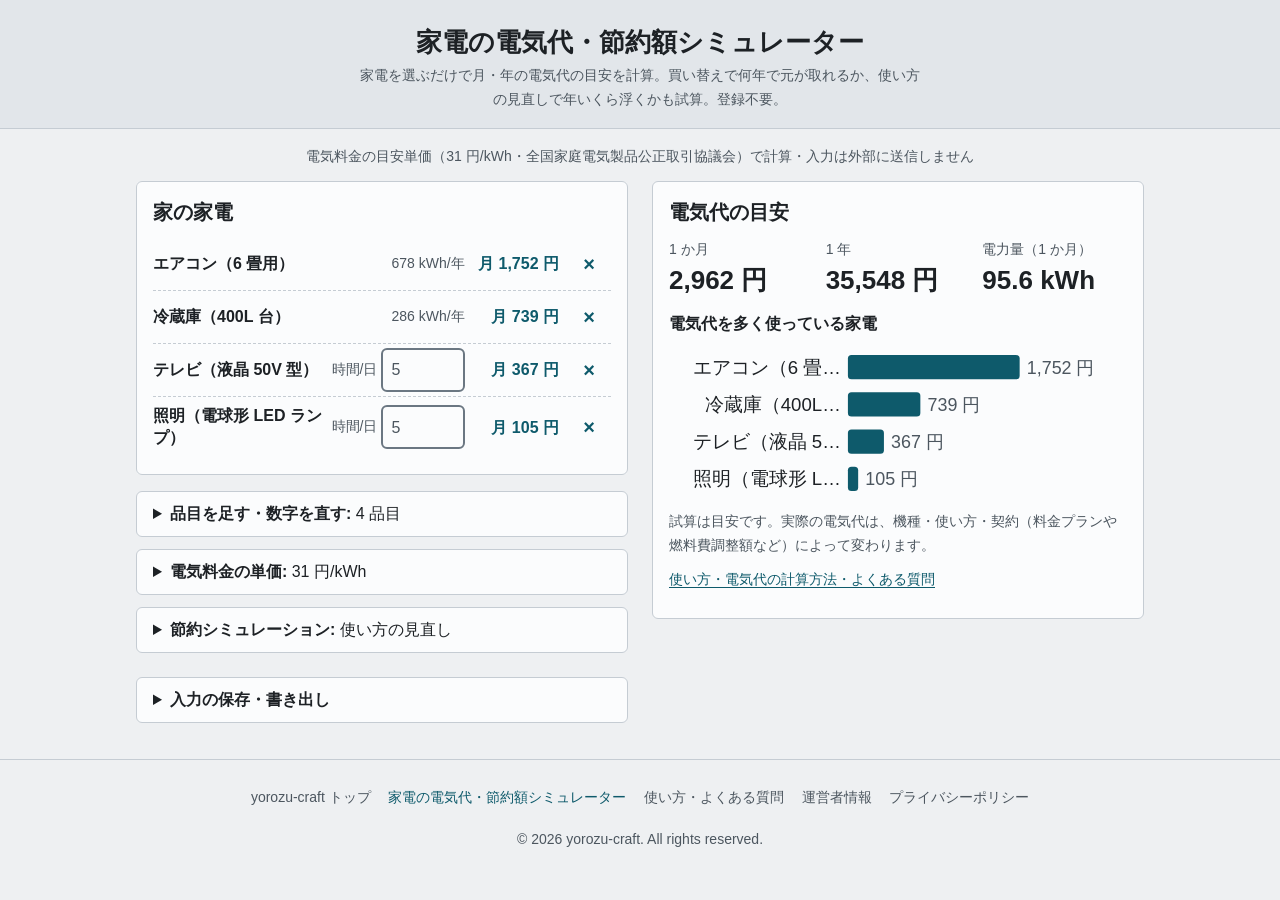
==== index.html @ 70586e34 "K192 段 3 の 4: 家電の電気代を v2 の皮に載せ替え（v1 の持ち込み・色・影・角をトークンに、PC は入力を左・結果を右の 2 列、固定バーを .fixed-bar 上端に、.btn-s" ====
<!DOCTYPE html>
<html lang="ja">
<head>
  <meta charset="UTF-8">
  <meta name="viewport" content="width=device-width, initial-scale=1.0">
  <title>家電の電気代・節約額シミュレーター｜yorozu-craft</title>
  <meta name="description" content="家電を選ぶだけで月・年の電気代の目安を計算。買い替えで何年で元が取れるか、使い方の見直しで年いくら浮くかも試算。登録不要。">
  <meta name="robots" content="index, follow">
  <link rel="canonical" href="https://yorozu-craft.com/denki-dai/">

  <meta property="og:title" content="家電の電気代・節約額シミュレーター｜yorozu-craft">
  <meta property="og:description" content="家電を選ぶだけで月・年の電気代の目安を計算。買い替えで何年で元が取れるか、使い方の見直しで年いくら浮くかも試算。登録不要。">
  <meta property="og:type" content="website">
  <meta property="og:url" content="https://yorozu-craft.com/denki-dai/">
  <meta property="og:site_name" content="yorozu-craft">
  <meta property="og:locale" content="ja_JP">
  <meta property="og:image" content="https://yorozu-craft.com/denki-dai/og-image.png">
  <meta property="og:image:width" content="1200">
  <meta property="og:image:height" content="630">
  <meta name="twitter:card" content="summary_large_image">
  <meta name="theme-color" content="#eef0f2" media="(prefers-color-scheme: light)">
  <meta name="theme-color" content="#15191d" media="(prefers-color-scheme: dark)">

  <script type="application/ld+json">
  {
    "@context": "https://schema.org",
    "@type": "WebApplication",
    "name": "家電の電気代・節約額シミュレーター",
    "description": "家電を選ぶだけで月・年の電気代の目安を計算。買い替えで何年で元が取れるか、使い方の見直しで年いくら浮くかも試算。登録不要。",
    "url": "https://yorozu-craft.com/denki-dai/",
    "applicationCategory": "UtilitiesApplication",
    "operatingSystem": "All",
    "offers": { "@type": "Offer", "price": "0", "priceCurrency": "JPY" },
    "inLanguage": "ja"
  }
  </script>

  <!-- Google AdSense: サイト所有確認の meta だけ。AdSense 審査が通るまで本文の薄いページは広告 script を外す（2026-10-04）。通ったら本文を足してから戻す -->
  <meta name="google-adsense-account" content="ca-pub-5375267956079717">

  <link rel="icon" href="./favicon.svg" type="image/svg+xml">
  <link rel="manifest" href="/manifest.webmanifest">
  <link rel="apple-touch-icon" href="./apple-touch-icon.png">
  <link rel="stylesheet" href="./style.css">
  <!-- 家電の行は main.js で描くので、描き終わるまで本体を見えなくしてレイアウトのずれ（CLS）を防ぐ。3 秒たったら必ず見せる -->
  <script>document.documentElement.classList.add('js-loading');setTimeout(function(){document.documentElement.classList.remove('js-loading');},3000);</script>
</head>
<body>

  <!-- 上端の固定バー（SCREEN.md 1.1・D59）。結果が画面の外にあるときだけ screen.js が出す。読み込み時は hidden -->
  <div class="fixed-bar" id="fixbar" role="status" hidden>
    <a href="#result-card"><span id="fixbar-text"></span> ▸ 結果へ</a>
  </div>

  <header class="app-header">
    <h1>家電の電気代・節約額シミュレーター</h1>
    <p class="subtitle">家電を選ぶだけで月・年の電気代の目安を計算。買い替えで何年で元が取れるか、使い方の見直しで年いくら浮くかも試算。登録不要。</p>
  </header>

  <main class="app-main">

    <p class="badge" id="asof">電気料金の目安単価（<span id="asof-price">31 円/kWh・全国家庭電気製品公正取引協議会</span>）で計算・入力は外部に送信しません</p>

    <!-- 画面の骨組み「入力 → 結果」（yorozu-plans の docs/SCREEN.md 1.1）。1 家電と使用時間 → 2 結果 → 3 くわしく入れる（details）→ 4 保存・書き出し -->
    <!-- 1. 家の家電（行ごとに使用時間。品目の追加と W・kWh/年・日数・待機電力・台数は結果の後ろの details で直す） -->
    <fieldset class="card req">
      <legend>家の家電</legend>
      <div id="quick" class="quick"></div>
    </fieldset>

    <!-- 2. 結果 -->
    <section class="card result result-card" id="result-card" tabindex="-1" aria-labelledby="h-result" aria-live="polite">
      <h2 id="h-result">電気代の目安</h2>
      <div id="warnings" class="notice" hidden></div>
      <dl class="kpi" id="result-main">
        <div><dt>1 か月</dt><dd class="result-num" id="k-month">—</dd></div>
        <div><dt>1 年</dt><dd class="result-num" id="k-year">—</dd></div>
        <div><dt>電力量（1 か月）</dt><dd class="result-num" id="k-kwh">—</dd></div>
      </dl>
      <h3 class="sub">電気代を多く使っている家電</h3>
      <div id="ranking" class="ranking"></div>
      <p class="small">試算は目安です。実際の電気代は、機種・使い方・契約（料金プランや燃料費調整額など）によって変わります。<a href="./guide.html">使い方・電気代の計算方法・よくある質問</a></p>
    </section>

    <!-- 3. くわしく入れる（summary に今の状態。main.js の updateSummaries） -->
    <div class="opts">
      <details class="card opt" id="opt-items">
        <summary>品目を足す・数字を直す: <span class="opt-state"></span></summary>
        <p class="small">品目を押して足し、行ごとに数字を直します。W（消費電力）と kWh/年（年間消費電力量）は、本体の表示やカタログの値にすると正確になります。</p>
        <div class="chips" id="presets" role="group" aria-label="品目を足す"></div>
        <div id="items" class="items"></div>
      </details>

      <details class="card opt" id="opt-price">
        <summary>電気料金の単価: <span class="opt-state"></span></summary>
        <div class="field">
          <label for="unit-price">1kWh あたりの単価（円）</label>
          <p class="hint">検針票の「請求額 ÷ 使用量（kWh）」で、ご自宅の単価のだいたいの値が出せます。既定は家電のカタログで使われる目安単価です。</p>
          <div class="with-unit">
            <input type="number" id="unit-price" inputmode="decimal" min="1" max="200" step="0.1">
            <button type="button" class="btn" id="reset-price">目安単価に戻す</button>
          </div>
        </div>
      </details>

      <!-- 節約 -->
      <details class="card opt" id="opt-save">
        <summary>節約シミュレーション: <span class="opt-state"></span></summary>
        <div class="tabs" role="tablist" aria-label="節約の方法">
          <button type="button" role="tab" id="tab-usage" aria-controls="panel-usage" aria-selected="true">使い方の見直し</button>
          <button type="button" role="tab" id="tab-rep" aria-controls="panel-rep" aria-selected="false" tabindex="-1">買い替え</button>
        </div>
        <div id="panel-usage" role="tabpanel" aria-labelledby="tab-usage">
          <div class="field">
            <label for="cut-hours">使用時間を 1 日あたり何時間短くするか</label>
            <select id="cut-hours">
              <option value="0.5">30 分</option>
              <option value="1">1 時間</option>
              <option value="2">2 時間</option>
            </select>
          </div>
          <p class="small">上の家電リストに入っている品目について、節約できる額の大きい順に並べます。エアコン・冷蔵庫などの施策は、資源エネルギー庁の省エネポータルの値（条件つき）です。</p>
          <ol id="tips" class="tips"></ol>
        </div>

        <div id="panel-rep" role="tabpanel" aria-labelledby="tab-rep" hidden>
          <div class="field">
            <label for="rep-method">比べる値</label>
            <select id="rep-method">
              <option value="annual">年間消費電力量（kWh/年。冷蔵庫・エアコンなど）</option>
              <option value="wh">消費電力（W）と使用時間</option>
            </select>
          </div>
          <div class="grid2">
            <div class="field"><label for="rep-old" id="rep-old-label">今の製品</label><input type="number" id="rep-old" inputmode="decimal" min="0" step="1"></div>
            <div class="field"><label for="rep-new" id="rep-new-label">買い替える製品</label><input type="number" id="rep-new" inputmode="decimal" min="0" step="1"></div>
          </div>
          <div class="grid2" id="rep-wh" hidden>
            <div class="field"><label for="rep-hours">1 日の使用時間（時間）</label><input type="number" id="rep-hours" inputmode="decimal" min="0" max="24" step="0.5"></div>
            <div class="field"><label for="rep-days">1 か月の使用日数（日）</label><input type="number" id="rep-days" inputmode="numeric" min="0" max="31" step="1"></div>
          </div>
          <div class="grid2">
            <div class="field"><label for="rep-qty">台数</label><input type="number" id="rep-qty" inputmode="numeric" min="1" max="99" step="1"></div>
            <div class="field"><label for="rep-price">買い替える製品の価格（円）</label><input type="number" id="rep-price" inputmode="numeric" min="0" step="1000"></div>
          </div>
          <dl class="kpi" id="rep-result">
            <div><dt>1 年の電気代の差</dt><dd class="result-num" id="r-saving">—</dd></div>
            <div><dt>元が取れるまで</dt><dd class="result-num" id="r-years">—</dd></div>
          </dl>
          <p class="small" id="r-detail"></p>
          <h3 class="sub">買い替えの目安（10 年前の製品との比較）</h3>
          <ul id="rep-hints" class="small-list"></ul>
        </div>
      </details>
    </div>

    <!-- 4. 保存・書き出し -->
    <details class="card opt no-print" id="opt-share">
      <summary>入力の保存・書き出し</summary>
      <div class="btn-row">
        <button type="button" class="btn" id="share">この家電リストを開くリンクをコピー</button>
        <button type="button" class="btn" id="backup-export">ファイルに書き出す</button>
        <button type="button" class="btn" id="backup-import">ファイルから読み込む</button>
        <button type="button" class="btn" data-reset-storage="denki-dai_">保存した内容をすべて消す（初期状態に戻す）</button>
        <input type="file" id="backup-file" accept=".json,application/json" hidden>
      </div>
      <p id="share-msg" class="small" aria-live="polite"></p>
    </details>

  </main>

  <footer class="app-footer">
    <nav class="footer-nav" aria-label="フッターナビゲーション">
      <ul>
        <li><a href="../">yorozu-craft トップ</a></li>
        <li><a href="./" aria-current="page">家電の電気代・節約額シミュレーター</a></li>
        <li><a href="./guide.html">使い方・よくある質問</a></li>
        <li><a href="../about.html">運営者情報</a></li>
        <li><a href="../privacy-policy.html">プライバシーポリシー</a></li>
      </ul>
    </nav>
    <p>&copy; 2026 yorozu-craft. All rights reserved.</p>
  </footer>

  <script src="./constants.js"></script>
  <script src="./calc.js"></script>
  <script src="./screen.js"></script>
  <script src="./reset-storage.js"></script>
  <script src="./main.js"></script>
  <!-- Cloudflare Web Analytics（Cookie を使わないアクセス解析） --><script type='module' src='https://static.cloudflareinsights.com/beacon.min.js' data-cf-beacon='{"token": "b79bf821e1fd4b6683866d493b1de426"}'></script><!-- End Cloudflare Web Analytics -->
</body>
</html>
---- style.css ----
/* ===========================
   家電の電気代・節約額シミュレーター — yorozu-craft 共通の和紙風の配色
   色はトークン（--bg / --card / --text / --muted / --accent / --border）だけを使う。
   ダークモードは端末の設定に自動で合わせる（prefers-color-scheme。手動切替は付けない）
   =========================== */
/* yorozu-common:begin v2 — サイト共通の土台と皮。正本は youheioonuki.github.io の tools/common/v2/base.css と skin.css（yorozu-plans DESIGN.md）。
   この begin〜end の間は手で直さない（tools/sync-common.mjs で全ツールに配る。ツール固有の上書きは end の後に書く） */
/* yorozu-common v2 土台の層（yorozu-plans ROADMAP 7.98 D369、DESIGN.md）。すべてのページ（見せる・遊ぶ・世界を持つページも）に当てる。
   見た目（色・字・面）は持たない: リセット、押せる高さ、フォーカスの輪、入力の字の大きさ、読み上げの隠し字、動きを減らす設定、印刷で広告を出さない。
   色の値は各ページか共通の皮（skin.css）が --focus-ring・--focus・--muted・--error を決める。無ければ下の既定
   出どころ（v1 から引き継ぎ。2026-10-03 確認、yorozu-plans 企画書 59）: デジタル庁デザインシステム https://design.digital.go.jp/dads/ のコンテンツを加工して作成
   （フォーカスの輪・字の大きさの下限・入力欄のエラー表示。値は @digital-go-jp/design-tokens 2.0.1、MIT, (c) 2023 デジタル庁）。
   GOV.UK Frontend 6.5.1（MIT, (c) Crown copyright）の考え方: visually-hidden、エラーの文の前に読み上げ用の語 */
:root { --tap: 44px; --sp-1: 0.25rem; --sp-2: 0.5rem; --sp-3: 0.75rem; --sp-4: 1rem; --sp-6: 1.5rem; --sp-8: 2rem; --fs-s: 0.875rem; --fs-m: 1rem; --fs-l: 1.25rem; --fs-xl: 1.625rem; }
*, *::before, *::after { box-sizing: border-box; margin: 0; padding: 0; }
[hidden] { display: none !important; }
html { -webkit-text-size-adjust: 100%; text-size-adjust: 100%; }
:where(a, button, input, select, textarea, summary, [tabindex]):focus-visible {
  outline: 4px solid var(--focus-ring, #000); outline-offset: 2px; box-shadow: 0 0 0 2px var(--focus, #ffd43d);
}
@media (forced-colors: active) { :where(a, button, input, select, textarea, summary):focus-visible { outline-color: Highlight; } }
:where(input, select, textarea, button) { font: inherit; color: inherit; }
:where(input:not([type="checkbox"]):not([type="radio"]):not([type="range"]), select, textarea) { font-size: max(1rem, 16px); }
:where(button, summary, [role="button"]) { min-height: var(--tap); }
[aria-invalid="true"] { border-color: var(--error, #ce0000) !important; }
.field-error { color: var(--error, #ce0000); font-weight: 700; margin-top: var(--sp-1); }
.visually-hidden {
  position: absolute !important; width: 1px !important; height: 1px !important; margin: 0 !important; padding: 0 !important;
  overflow: hidden !important; clip-path: inset(50%) !important; white-space: nowrap !important; border: 0 !important;
}
@media (prefers-reduced-motion: reduce) { *, *::before, *::after { animation-duration: 0.01ms !important; animation-iteration-count: 1 !important; transition-duration: 0.01ms !important; scroll-behavior: auto !important; } }
@media print { ins.adsbygoogle, .google-auto-placed, iframe[id^="aswift"], iframe[id^="google_ads"] { display: none !important; } }
/* yorozu-common v2 共通の皮（B「静かな道具」。yorozu-plans ROADMAP 7.94〜7.99 D364・D366・D369、正典は DESIGN.md）。
   当てるのは計算・制度・道具・読み物・案内（docs/content-classes.csv の「皮」が「共通」）。base.css の後、ページ自身の CSS の前に読む（ページが上書きできる）。
   土台だけのページは <html data-skin="base">（CSV の「皮」から機械で付ける）で、この皮はすべて外れる。同じ CSS を共通と土台のページが使っていても出し分けられる。
   どの規則も :where() で詳細度を上げない（トークンは 0、要素の規則は要素 1 つ分のまま）。影・装飾・2 色以上の強調・端末依存の明朝は使わない */
:where(html:not([data-skin="base"])) {
  color-scheme: light dark;
  --bg: #eef0f2; --bg-2: #e2e6ea; --card: #fbfcfd; --text: #1d2125; --muted: #4c565f;
  --accent: #0e5a6b; --accent-soft: #dcecef; --on-accent: #ffffff;
  --border: #c5ccd3; --input-border: #6b7782;
  --error: #ce0000; --ok: #197a4b; --focus: #ffd43d; --focus-ring: #000;
  --font-ui: "Noto Sans JP", "Noto Sans CJK JP", "Hiragino Sans", "Hiragino Kaku Gothic ProN", Meiryo, sans-serif;
  --lh-body: 1.7; --lh-tight: 1.4; --radius: 6px; --line-input: 2px;
}
@media (prefers-color-scheme: dark) {
  :where(html:not([data-skin="base"])) {
    --bg: #15191d; --bg-2: #1c2227; --card: #1a1f24; --text: #e8ecef; --muted: #a8b3bc;
    --accent: #6fc3d4; --accent-soft: #14323a; --on-accent: #0b1a1e;
    --border: #2f373e; --input-border: #7a8792; --error: #ff8a7a; --ok: #6fcf97; --focus: #000; --focus-ring: #ffd43d;
  }
}
:where(html:not([data-skin="base"])) body { font-family: var(--font-ui); background: var(--bg); color: var(--text); line-height: var(--lh-body); font-variant-numeric: tabular-nums; }
:where(html:not([data-skin="base"])) h1 { font-size: var(--fs-xl); font-weight: 800; line-height: var(--lh-tight); }
:where(html:not([data-skin="base"])) h2 { font-size: var(--fs-l); font-weight: 800; line-height: var(--lh-tight); }
:where(html:not([data-skin="base"])) h3 { font-size: var(--fs-m); font-weight: 800; }
:where(html:not([data-skin="base"])) a { color: var(--accent); text-decoration-thickness: 1px; text-underline-offset: 3px; }
@media (hover: hover) { :where(html:not([data-skin="base"])) a:hover { text-decoration-thickness: 3px; } }
:where(html:not([data-skin="base"])) :where(input, textarea)::placeholder { color: var(--muted); opacity: 1; }
/* 部品: 入力の箱 */
:where(html:not([data-skin="base"])) :where(input:not([type="checkbox"]):not([type="radio"]):not([type="range"]), select, textarea) { border: var(--line-input) solid var(--input-border); border-radius: var(--radius); background: var(--card); min-height: var(--tap); padding: var(--sp-1) var(--sp-3); }
:where(html:not([data-skin="base"])) :where(input, select, textarea):focus { border-color: var(--text); }
/* 部品: ボタン（主は塗り、副は線） */
:where(html:not([data-skin="base"])) :where(button, .btn) { border: 1px solid var(--input-border); border-radius: var(--radius); background: var(--card); color: var(--text); font-weight: 700; padding: 0 var(--sp-4); cursor: pointer; }
:where(html:not([data-skin="base"])) :where(button[type="submit"], .btn-primary) { background: var(--accent); border-color: var(--accent); color: var(--on-accent); }
/* 部品: チップ・面・折りたたみ（開閉の印 ▶ を残すため list-item のまま、高さは上下の余白と土台の min-height で）・結果の数字・注意の帯・固定バー */
:where(html:not([data-skin="base"])) :where(.chip) { display: inline-flex; align-items: center; min-height: var(--tap); padding: 0 var(--sp-3); border: 1px solid var(--input-border); border-radius: var(--radius); color: var(--text); text-decoration: none; font-weight: 700; }
:where(html:not([data-skin="base"])) :where(.card) { background: var(--card); border: 1px solid var(--border); border-radius: var(--radius); padding: var(--sp-4); }
:where(html:not([data-skin="base"])) :where(details) > summary { padding-block: var(--sp-2); cursor: pointer; font-weight: 700; }
:where(html:not([data-skin="base"])) :where(.result-num, .money, output) { font-size: var(--fs-xl); font-weight: 800; }
:where(html:not([data-skin="base"])) :where(.notice, [data-keep]) { border-left: 4px solid var(--text); background: var(--bg-2); padding: var(--sp-2) var(--sp-3); }
:where(html:not([data-skin="base"])) :where(.fixed-bar) { position: sticky; bottom: 0; background: var(--card); border-top: 1px solid var(--border); padding: var(--sp-2) var(--sp-4); }
/* yorozu-common:end */

/* ヘッダー */
.app-header {
  text-align: center;
  padding: var(--sp-6) var(--sp-4) var(--sp-4);
  background: var(--bg-2);
  border-bottom: 1px solid var(--border);
}
.app-header .subtitle { font-size: var(--fs-s); color: var(--muted); margin-top: var(--sp-1); }
.app-header > p { max-width: 40em; margin-left: auto; margin-right: auto; }

/* レイアウト（スマホは 1 列。PC は下の @media で入力を左・結果を右の 2 列） */
.app-main { max-width: 680px; margin: 0 auto; padding: var(--sp-4); }
.card { margin-bottom: var(--sp-4); }
.card h2 { margin-bottom: var(--sp-3); }
.notice { margin-bottom: var(--sp-4); }

/* 入力（箱の線・面・高さ・字の大きさは皮と土台が持つ） */
.field { margin-bottom: var(--sp-4); }
.field label { display: block; font-weight: 700; margin-bottom: var(--sp-1); }
.field .hint { font-size: var(--fs-s); color: var(--muted); margin-bottom: var(--sp-2); }
.field input[type="number"], .field input[type="text"], .field select { width: 100%; max-width: 16rem; }
.with-unit { display: flex; gap: var(--sp-2); align-items: center; flex-wrap: wrap; }
.field .with-unit input { max-width: 8rem; }
.grid2 { display: grid; grid-template-columns: repeat(auto-fit, minmax(12rem, 1fr)); gap: 0 var(--sp-4); }

/* ボタン（色と線は皮が持つ。この画面は答えが入力のたびに出るので、主ボタンは無い） */
.btn { display: inline-flex; align-items: center; justify-content: center; min-height: var(--tap); text-decoration: none; }
.btn:disabled { opacity: 0.5; cursor: default; }
.btn-row { display: flex; flex-wrap: wrap; gap: var(--sp-2); margin: var(--sp-1) 0 var(--sp-2); }

/* 読みもの（guide.html） */
.content h3 { margin: var(--sp-4) 0 var(--sp-1); }
.content p + p { margin-top: var(--sp-2); }
.content ul, .content ol { padding-left: 1.3rem; margin: var(--sp-1) 0; }
.faq dt { font-weight: 700; margin-top: var(--sp-4); }
.faq dt::before { content: 'Q. '; color: var(--accent); }
.faq dd { color: var(--muted); padding: var(--sp-1) 0 var(--sp-2) 1.2rem; border-bottom: 1px solid var(--border); }
.info-list { display: grid; grid-template-columns: max-content 1fr; gap: var(--sp-2) var(--sp-6); }
.info-list dt { font-weight: 700; }
.info-list dd { color: var(--muted); }
.small { font-size: var(--fs-s); color: var(--muted); margin-top: var(--sp-2); }
.small a, .center a, .content p a { display: inline-flex; align-items: center; min-height: var(--tap); }
.center { text-align: center; }

/* フッター */
.app-footer {
  text-align: center;
  padding: var(--sp-4);
  font-size: var(--fs-s);
  color: var(--muted);
  border-top: 1px solid var(--border);
  margin-top: var(--sp-2);
}
.footer-nav ul { list-style: none; display: flex; justify-content: center; flex-wrap: wrap; gap: 0 1.1rem; margin-bottom: var(--sp-2); }
.footer-nav a { display: inline-flex; align-items: center; min-height: var(--tap); color: var(--muted); text-decoration: none; }
.footer-nav a:hover, .footer-nav a[aria-current="page"] { color: var(--accent); }

/* ===== 家電の電気代・節約額シミュレーター固有 ===== */
.js-loading .app-main { visibility: hidden; }
.badge { text-align: center; font-size: var(--fs-s); color: var(--muted); margin-bottom: var(--sp-3); }
.badge.is-stale { color: var(--error); }
.chips { display: flex; flex-wrap: wrap; gap: var(--sp-2); margin: var(--sp-3) 0; }

.item { border-top: 1px dashed var(--border); padding: var(--sp-3) 0; }
.item-head { display: flex; align-items: center; gap: var(--sp-2); }
.item-name { flex: 1; min-width: 0; font-weight: 700; border-color: transparent; background: transparent; }
.item-name:hover, .item-name:focus { border-color: var(--input-border); background: var(--card); }
.item-cost { color: var(--accent); font-weight: 700; white-space: nowrap; }
.icon-btn { min-width: var(--tap); min-height: var(--tap); border: 0; background: none; color: var(--accent); font-size: var(--fs-l); line-height: 1; padding: 0 var(--sp-2); }
.item-body { display: flex; flex-wrap: wrap; align-items: flex-end; gap: var(--sp-2) var(--sp-3); margin-top: var(--sp-1); }
.mini { display: flex; flex-direction: column; font-size: var(--fs-s); color: var(--muted); }
.mini input { padding: var(--sp-1) var(--sp-2); }
.mini.w3 input { width: 4.4rem; } .mini.w4 input { width: 5.2rem; } .mini.w5 input { width: 6rem; } .mini.w6 input { width: 6.8rem; }
.item-hint { font-size: var(--fs-s); color: var(--muted); margin-top: var(--sp-1); }

.kpi { display: grid; grid-template-columns: repeat(auto-fit, minmax(9rem, 1fr)); gap: var(--sp-3); margin-bottom: var(--sp-3); }
.kpi dt { font-size: var(--fs-s); color: var(--muted); }
.kpi dd { line-height: var(--lh-tight); }
h3.sub { margin: var(--sp-3) 0 var(--sp-2); }
.ranking svg { width: 100%; height: auto; display: block; }
.ranking .bar { fill: var(--accent); }
.ranking .bar-label { fill: var(--text); font-size: 26px; }
.ranking .bar-value { fill: var(--muted); font-size: 25px; }

.tabs { display: flex; gap: var(--sp-1); border-bottom: 1px solid var(--border); margin-bottom: var(--sp-3); }
.tabs button { border: 0; border-bottom: 3px solid transparent; border-radius: 0; background: none; color: var(--muted); padding: 0 var(--sp-3); }
.tabs button[aria-selected="true"] { color: var(--accent); border-bottom-color: var(--accent); }
.tips { padding-left: 1.3rem; }
.tips li { margin: var(--sp-2) 0; }
.tips strong { color: var(--accent); }
.tip-note { display: block; font-size: var(--fs-s); color: var(--muted); }
.small-list { padding-left: 1.2rem; font-size: var(--fs-s); }
.small-list .src { list-style: none; margin-left: -1.2rem; color: var(--muted); }

/* 使い方ページの表 */
.table-wrap { overflow-x: auto; margin: var(--sp-2) 0; }
.tbl { border-collapse: collapse; width: 100%; font-size: var(--fs-s); }
.tbl th, .tbl td { border-bottom: 1px solid var(--border); padding: var(--sp-1) var(--sp-2); text-align: left; vertical-align: top; }
.tbl thead th { color: var(--muted); }
.tbl td:last-child { white-space: nowrap; }

/* 使い方ページの折りたたみ（WRITING.md の基準で、補足・一覧はここに入れる） */
.content details { margin: var(--sp-2) 0; }
.content details[open] summary { margin-bottom: var(--sp-1); }

/* ===========================
   画面の骨組み（yorozu-plans の docs/SCREEN.md 1.1）
   家の家電（fieldset.req。品目ごとに使用時間）→ 電気代の目安 → くわしく入れる（details.opt）、上端の固定バー、印刷で広告を消す
   =========================== */
fieldset.card { min-width: 0; }
.req > legend {
  float: left; width: 100%;   /* legend を枠の上に載せず、h2 と同じ見た目で枠の中に置く */
  font-size: var(--fs-l); font-weight: 800; line-height: var(--lh-tight);
  margin-bottom: var(--sp-3);
}
.req > legend + * { clear: both; }
.qrow { display: flex; flex-wrap: wrap; align-items: center; gap: 0 var(--sp-2); border-top: 1px dashed var(--border); padding: var(--sp-1) 0; }
.qrow:first-child { border-top: none; }
/* 1 行に収まらないときは、品目名を 1 行目に、使用時間・電気代・消すボタン（.qctl）を 2 行目の右寄せに */
.qname { flex: 1 1 9rem; min-width: 0; font-weight: 700; line-height: var(--lh-tight); padding: var(--sp-1) 0; }
.qctl { display: flex; align-items: center; gap: var(--sp-2); margin-left: auto; }
.qrow .item-cost { min-width: 5.4rem; text-align: right; }
.qannual { font-size: var(--fs-s); color: var(--muted); white-space: nowrap; }
.qrow .mini { flex-direction: row; align-items: center; gap: var(--sp-1); }
/* 読み込み時のずれ（CLS）を抑える: 家電の行は main.js が描くので、描く前から既定（4 品目）の高さを取っておく */
#quick:empty { min-height: 205px; }
@media (max-width: 480px) { #quick:empty { min-height: 325px; } }

.result-card { scroll-margin-top: 56px; }   /* 固定バー（44px）で見出しが隠れないように */
.result-card:focus { outline: none; }
.result-card > .small:last-child { margin-top: var(--sp-3); }

/* くわしく入れる（1 グループ 1 つの details）。summary の .opt-state に今の状態を出す（screen.js の detailsSummary） */
details.card.opt { padding: 0 var(--sp-4); margin-bottom: var(--sp-3); }
details.card.opt[open] { padding-bottom: var(--sp-4); }
details.card.opt[open] > summary { border-bottom: 1px solid var(--border); margin-bottom: var(--sp-4); }
.opt-state { color: var(--text); font-weight: 400; }
.opts { margin-bottom: var(--sp-3); }

/* PC（幅 960px 以上、SCREEN 0 章の 7・D371）: 入力を左、結果を右の 2 列。結果は左を送っても見える位置に貼る。
   DOM の順（入力 → 結果 → くわしく入れる → 保存）はスマホの 1 列のまま。固定バーは結果がいつも画面内なので出ない */
@media (min-width: 960px) {
  .app-main { max-width: 1040px; display: grid; grid-template-columns: minmax(0, 1fr) minmax(0, 1fr); column-gap: var(--sp-6); align-items: start; }
  .app-main > .badge { grid-column: 1 / -1; }
  .app-main > .req { grid-column: 1; grid-row: 2; }
  .app-main > .result-card { grid-column: 2; grid-row: 2 / span 3; position: sticky; top: var(--sp-4); }
  .app-main > .opts { grid-column: 1; grid-row: 3; }
  .app-main > #opt-share { grid-column: 1; grid-row: 4; }
}

/* 固定バー（SCREEN.md 0 章の 3・D59・D413）: 上端に 1 行、高さ 44px。下端は AdSense のアンカー広告が使う。
   皮の .fixed-bar（D413 で上端）の上書き。読み込み時は hidden（screen.js が出し入れする。fixed なのでレイアウトはずれない） */
.fixed-bar { position: fixed; top: 0; bottom: auto; left: 0; right: 0; z-index: 50; height: 44px; border-top: 0; border-bottom: 1px solid var(--border); padding: 0; }
.fixed-bar a {
  display: flex; align-items: center; justify-content: center; max-width: 680px; height: 44px; margin: 0 auto; padding: 0 var(--sp-4);
  white-space: nowrap; overflow: hidden; text-overflow: ellipsis; font-weight: 700; text-decoration: none;
}
.fixed-bar a:focus-visible { outline-offset: -4px; }   /* 共通の輪を内側に（端で切れないように） */

@media print {
  .fixed-bar, .no-print { display: none !important; }
  /* 印刷では折りたたみの中も出す */
  main details::details-content { content-visibility: visible; display: block; }
  main details > summary::before { content: none; }
}
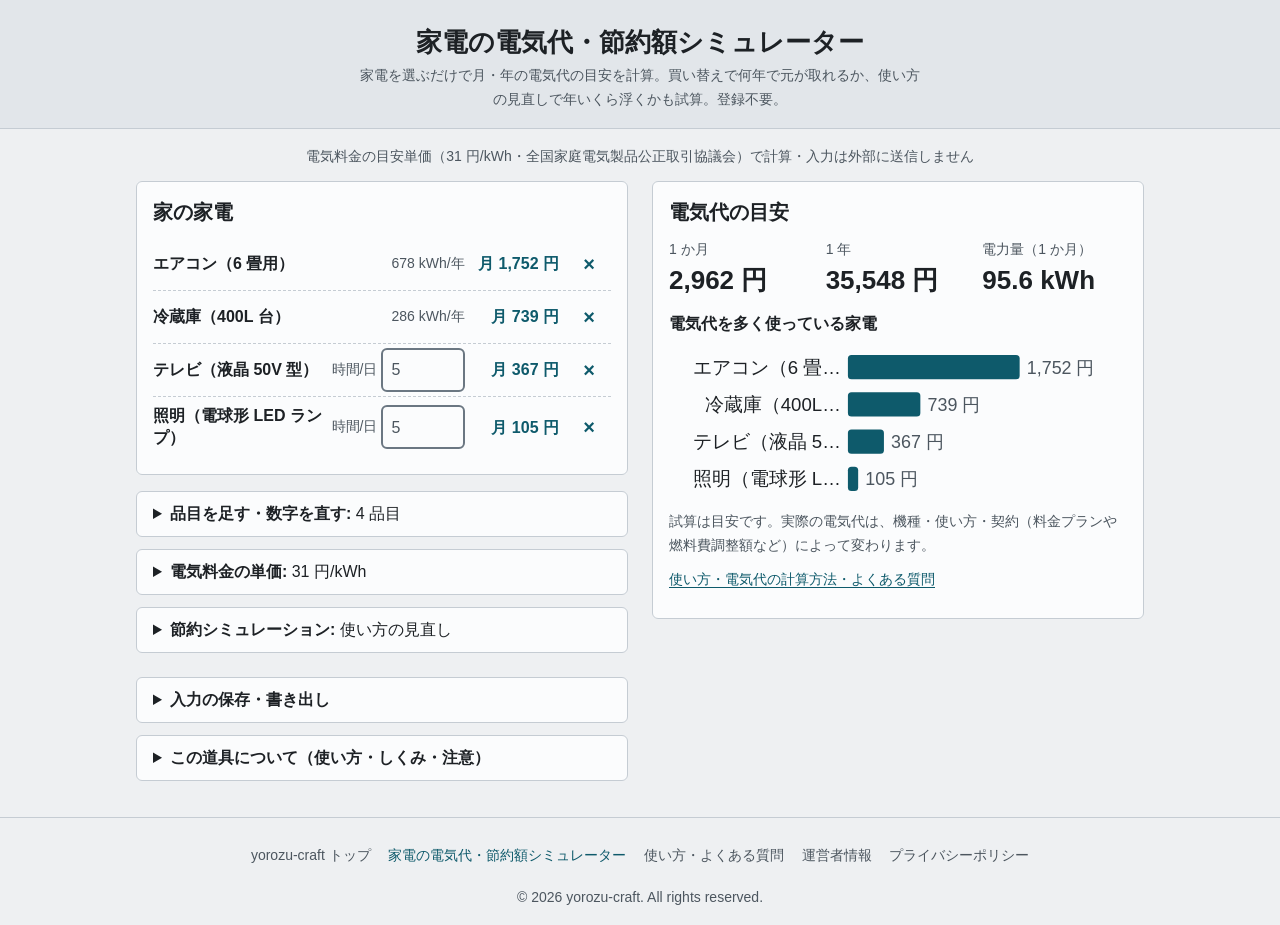
==== commit 11ca43c5: "画面に「この道具について」（WRITING 1 章。中身は使い方ページの要約。ROADMAP 7.167 の群 A） Co-Authored-By: Claude Opus 5.5 <noreply@" ====
--- a/index.html
+++ b/index.html
@@ -167,6 +167,23 @@
       <p id="share-msg" class="small" aria-live="polite"></p>
     </details>
 
+    <!-- about-tool: 道具の説明（使い方ページの要約。WRITING 1 章） -->
+    <details class="about-tool card opt no-print" id="about-tool">
+      <summary>この道具について（使い方・しくみ・注意）</summary>
+      <h3>家電の電気代・節約額シミュレーターでわかること</h3>
+      <p>家電ごとの消費電力と使う時間から、1 か月・1 年の電気代と、電気代を多く使っている家電の順位を出します。使い方を見直したときに年いくら浮くかと、買い替えたときに何年で元が取れるかも出します。</p>
+      <h3>使い方の要点</h3>
+      <ul>
+        <li>単価の既定は目安単価 31 円/kWh です。検針票があれば「請求額 ÷ 使用量（kWh）」で自宅の単価に直せます。</li>
+        <li>品目のボタンで目安の値が入った行を足し、消費電力（W）・使う時間・日数・台数を手元の製品と使い方に合わせて直します。</li>
+      </ul>
+      <h3>しくみ</h3>
+      <p>電力量（kWh）は 消費電力（W）× 1 日の使用時間 × 使用日数 ÷ 1000 で、電気代は電力量 × 単価です。冷蔵庫・エアコンなどはカタログの年間消費電力量 ÷ 12 × 単価で 1 か月分を出します。待機電力は、使っていない時間ぶんを足します。</p>
+      <h3>注意</h3>
+      <p>試算は目安です。実際の電気代は機種・使い方・契約（料金プランや燃料費調整額など）によって変わります。省エネラベルの「年間の目安電気料金」は 27 円/kWh で計算されています。</p>
+    </details>
+    <!-- /about-tool -->
+
   </main>
 
   <footer class="app-footer">
--- a/style.css
+++ b/style.css
@@ -22,6 +22,8 @@
 :where(input, select, textarea, button) { font: inherit; color: inherit; }
 :where(input:not([type="checkbox"]):not([type="radio"]):not([type="range"]), select, textarea) { font-size: max(1rem, 16px); }
 :where(button, summary, [role="button"]) { min-height: var(--tap); }
+/* 1 つだけで置くリンク（nav の並び、使い方から道具へ戻るカード、言語の切り替え、パンくず）も押せる高さに。文中のリンクは対象外（WCAG 2.5.8。K192 の全巡回） */
+:where(nav li > a, p.card > a:only-child, .lang-switch a, .crumb a) { display: inline-flex; align-items: center; min-height: var(--tap); }
 [aria-invalid="true"] { border-color: var(--error, #ce0000) !important; }
 .field-error { color: var(--error, #ce0000); font-weight: 700; margin-top: var(--sp-1); }
 .visually-hidden {
@@ -63,6 +65,9 @@
 /* 部品: ボタン（主は塗り、副は線） */
 :where(html:not([data-skin="base"])) :where(button, .btn) { border: 1px solid var(--input-border); border-radius: var(--radius); background: var(--card); color: var(--text); font-weight: 700; padding: 0 var(--sp-4); cursor: pointer; }
 :where(html:not([data-skin="base"])) :where(button[type="submit"], .btn-primary) { background: var(--accent); border-color: var(--accent); color: var(--on-accent); }
+/* <a> のボタンは a { color } に負けないよう、詳細度を 1 段だけ上げる（D416。主は副の後に書いて勝たせる） */
+:where(html:not([data-skin="base"])) a.btn { color: var(--text); }
+:where(html:not([data-skin="base"])) a.btn-primary { color: var(--on-accent); }
 /* 部品: チップ・面・折りたたみ（開閉の印 ▶ を残すため list-item のまま、高さは上下の余白と土台の min-height で）・結果の数字・注意の帯・固定バー */
 :where(html:not([data-skin="base"])) :where(.chip) { display: inline-flex; align-items: center; min-height: var(--tap); padding: 0 var(--sp-3); border: 1px solid var(--input-border); border-radius: var(--radius); color: var(--text); text-decoration: none; font-weight: 700; }
 :where(html:not([data-skin="base"])) :where(.card) { background: var(--card); border: 1px solid var(--border); border-radius: var(--radius); padding: var(--sp-4); }
@@ -109,9 +114,6 @@
 .faq dt { font-weight: 700; margin-top: var(--sp-4); }
 .faq dt::before { content: 'Q. '; color: var(--accent); }
 .faq dd { color: var(--muted); padding: var(--sp-1) 0 var(--sp-2) 1.2rem; border-bottom: 1px solid var(--border); }
-.info-list { display: grid; grid-template-columns: max-content 1fr; gap: var(--sp-2) var(--sp-6); }
-.info-list dt { font-weight: 700; }
-.info-list dd { color: var(--muted); }
 .small { font-size: var(--fs-s); color: var(--muted); margin-top: var(--sp-2); }
 .small a, .center a, .content p a { display: inline-flex; align-items: center; min-height: var(--tap); }
 .center { text-align: center; }
@@ -237,3 +239,6 @@
   main details::details-content { content-visibility: visible; display: block; }
   main details > summary::before { content: none; }
 }
+
+/* 1 行に 1 つのリンク（使い方への行・案内のカード・出典の一覧）も押せる高さに（DESIGN の 44px。K192 段 3 の 4 の検収） */
+:where(html:not([data-skin="base"])) :where(p, li) > a:only-child { display: inline-flex; align-items: center; min-height: var(--tap); }
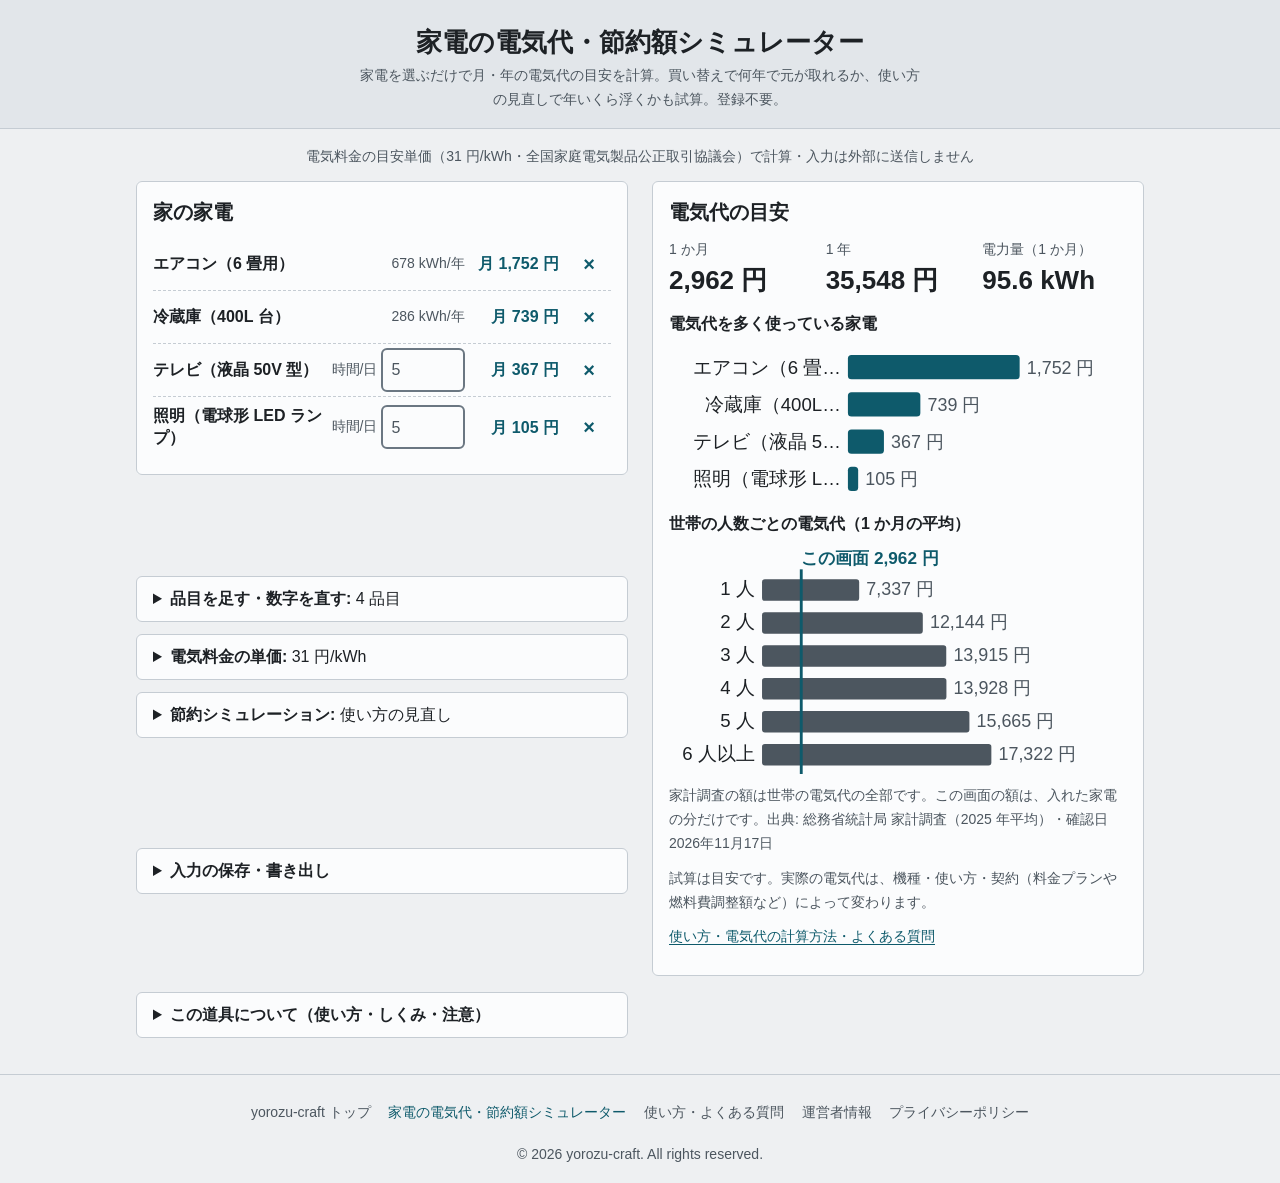
==== commit 5546cf9e: "電気代の結果の下に、世帯の人数ごとの平均（家計調査 2025 年）の図と、この画面の額の縦の線（Q-315、K215 の 1 本目） 値は constants.js の HOUSEHOLD の 1 か" ====
--- a/index.html
+++ b/index.html
@@ -79,6 +79,9 @@
       </dl>
       <h3 class="sub">電気代を多く使っている家電</h3>
       <div id="ranking" class="ranking"></div>
+      <h3 class="sub">世帯の人数ごとの電気代（1 か月の平均）</h3>
+      <div id="household" class="ranking household"></div>
+      <p class="small" id="household-note">家計調査の額は世帯の電気代の全部です。この画面の額は、入れた家電の分だけです。<span id="household-src"></span></p>
       <p class="small">試算は目安です。実際の電気代は、機種・使い方・契約（料金プランや燃料費調整額など）によって変わります。<a href="./guide.html">使い方・電気代の計算方法・よくある質問</a></p>
     </section>
 
@@ -199,6 +202,7 @@
     <p>&copy; 2026 yorozu-craft. All rights reserved.</p>
   </footer>
 
+  <script src="./used.js"></script>
   <script src="./constants.js"></script>
   <script src="./calc.js"></script>
   <script src="./screen.js"></script>
--- a/style.css
+++ b/style.css
@@ -157,6 +157,9 @@
 .ranking .bar { fill: var(--accent); }
 .ranking .bar-label { fill: var(--text); font-size: 26px; }
 .ranking .bar-value { fill: var(--muted); font-size: 25px; }
+.household .bar { fill: var(--muted); }
+.household .you-line { stroke: var(--accent); stroke-width: 4; }
+.household .you-label { fill: var(--accent); font-size: 24px; font-weight: 700; }
 
 .tabs { display: flex; gap: var(--sp-1); border-bottom: 1px solid var(--border); margin-bottom: var(--sp-3); }
 .tabs button { border: 0; border-bottom: 3px solid transparent; border-radius: 0; background: none; color: var(--muted); padding: 0 var(--sp-3); }
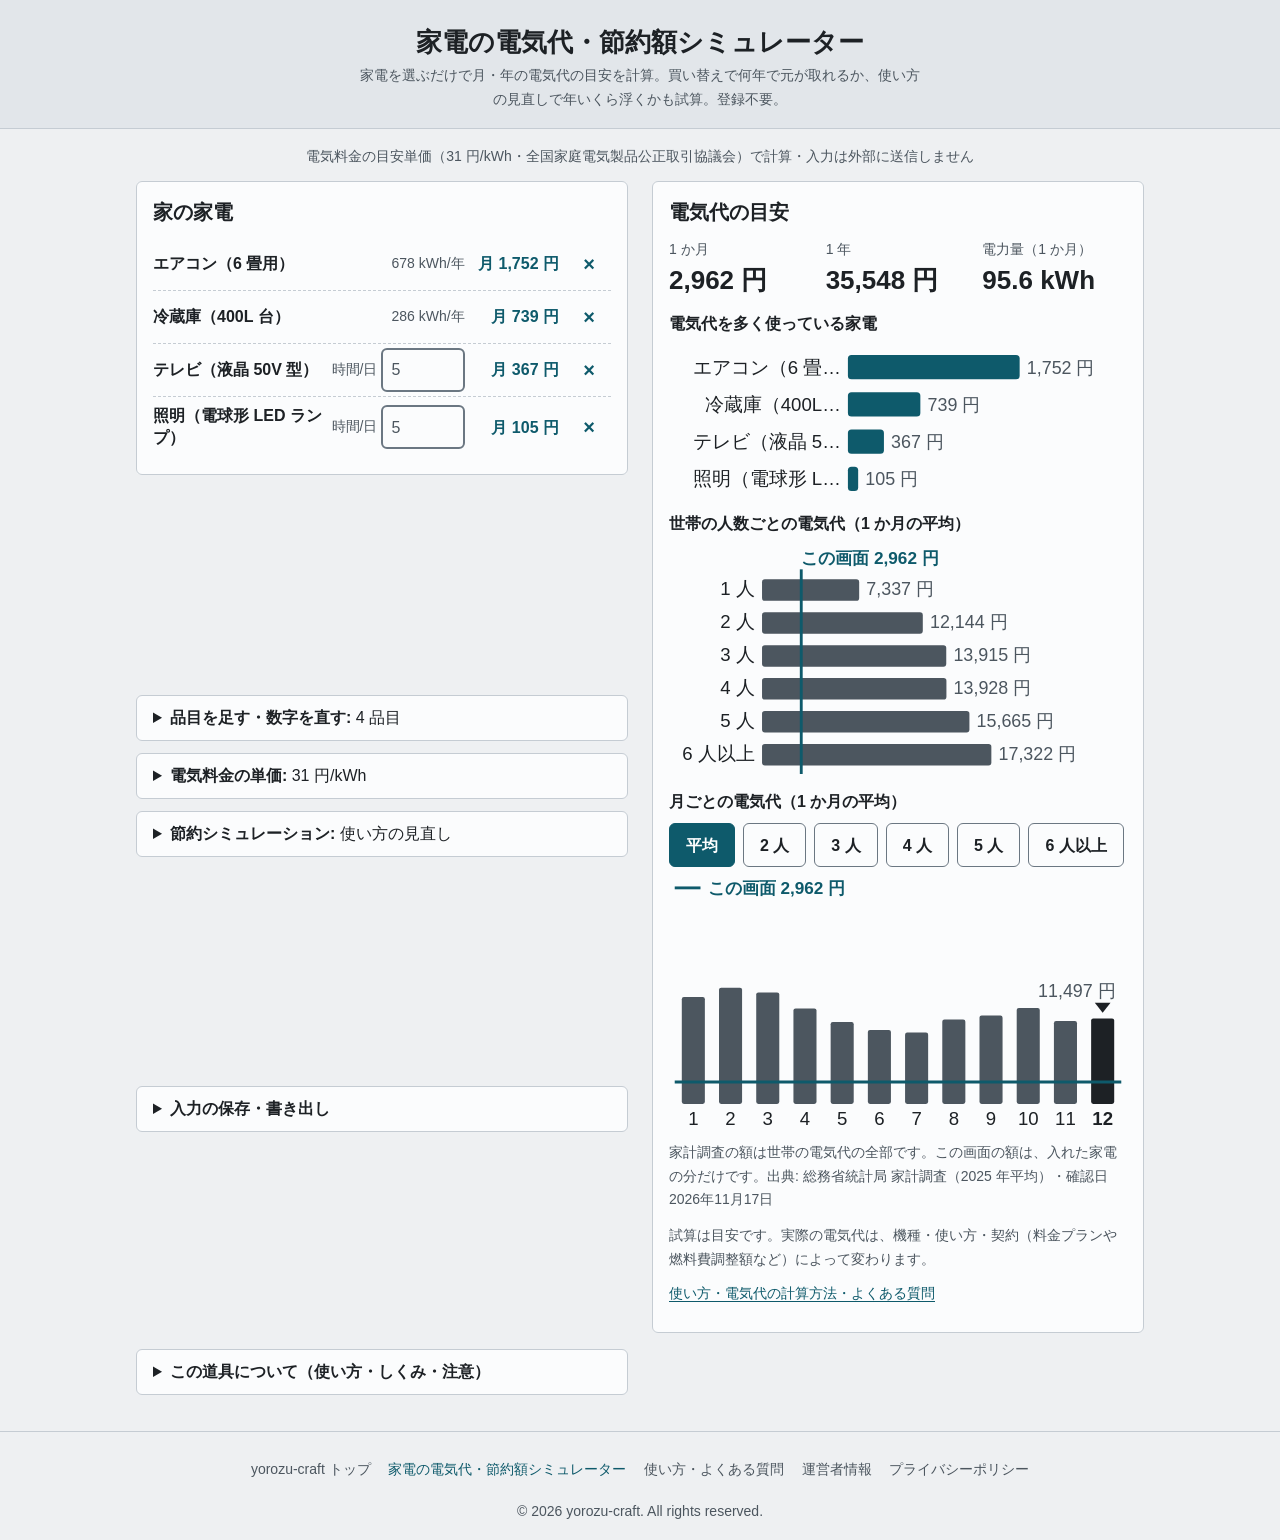
==== commit 75ae1e8a: "電気代の結果に、月ごとの平均（家計調査 月次）の図と、系列を選ぶ押す所を足す（Q-405、Q-385 の続き） 値は constants.js の HOUSEHOLD_MONTHLY の 1 か所（家" ====
--- a/index.html
+++ b/index.html
@@ -81,6 +81,9 @@
       <div id="ranking" class="ranking"></div>
       <h3 class="sub">世帯の人数ごとの電気代（1 か月の平均）</h3>
       <div id="household" class="ranking household"></div>
+      <h3 class="sub">月ごとの電気代（1 か月の平均）</h3>
+      <div class="chips monthly-pick" id="monthly-pick" role="group" aria-label="世帯の人数"></div>
+      <div id="monthly" class="ranking household monthly"></div>
       <p class="small" id="household-note">家計調査の額は世帯の電気代の全部です。この画面の額は、入れた家電の分だけです。<span id="household-src"></span></p>
       <p class="small">試算は目安です。実際の電気代は、機種・使い方・契約（料金プランや燃料費調整額など）によって変わります。<a href="./guide.html">使い方・電気代の計算方法・よくある質問</a></p>
     </section>
--- a/style.css
+++ b/style.css
@@ -160,6 +160,12 @@
 .household .bar { fill: var(--muted); }
 .household .you-line { stroke: var(--accent); stroke-width: 4; }
 .household .you-label { fill: var(--accent); font-size: 24px; font-weight: 700; }
+.monthly .mark { fill: var(--text); }
+.monthly .bar.current { fill: var(--text); }
+.monthly .bar-label.current { font-weight: 700; }
+.monthly-pick { margin: 0 0 var(--sp-2); }
+.monthly-pick button { min-width: var(--tap); }
+.monthly-pick button[aria-pressed="true"] { background: var(--accent); border-color: var(--accent); color: var(--on-accent); }
 
 .tabs { display: flex; gap: var(--sp-1); border-bottom: 1px solid var(--border); margin-bottom: var(--sp-3); }
 .tabs button { border: 0; border-bottom: 3px solid transparent; border-radius: 0; background: none; color: var(--muted); padding: 0 var(--sp-3); }
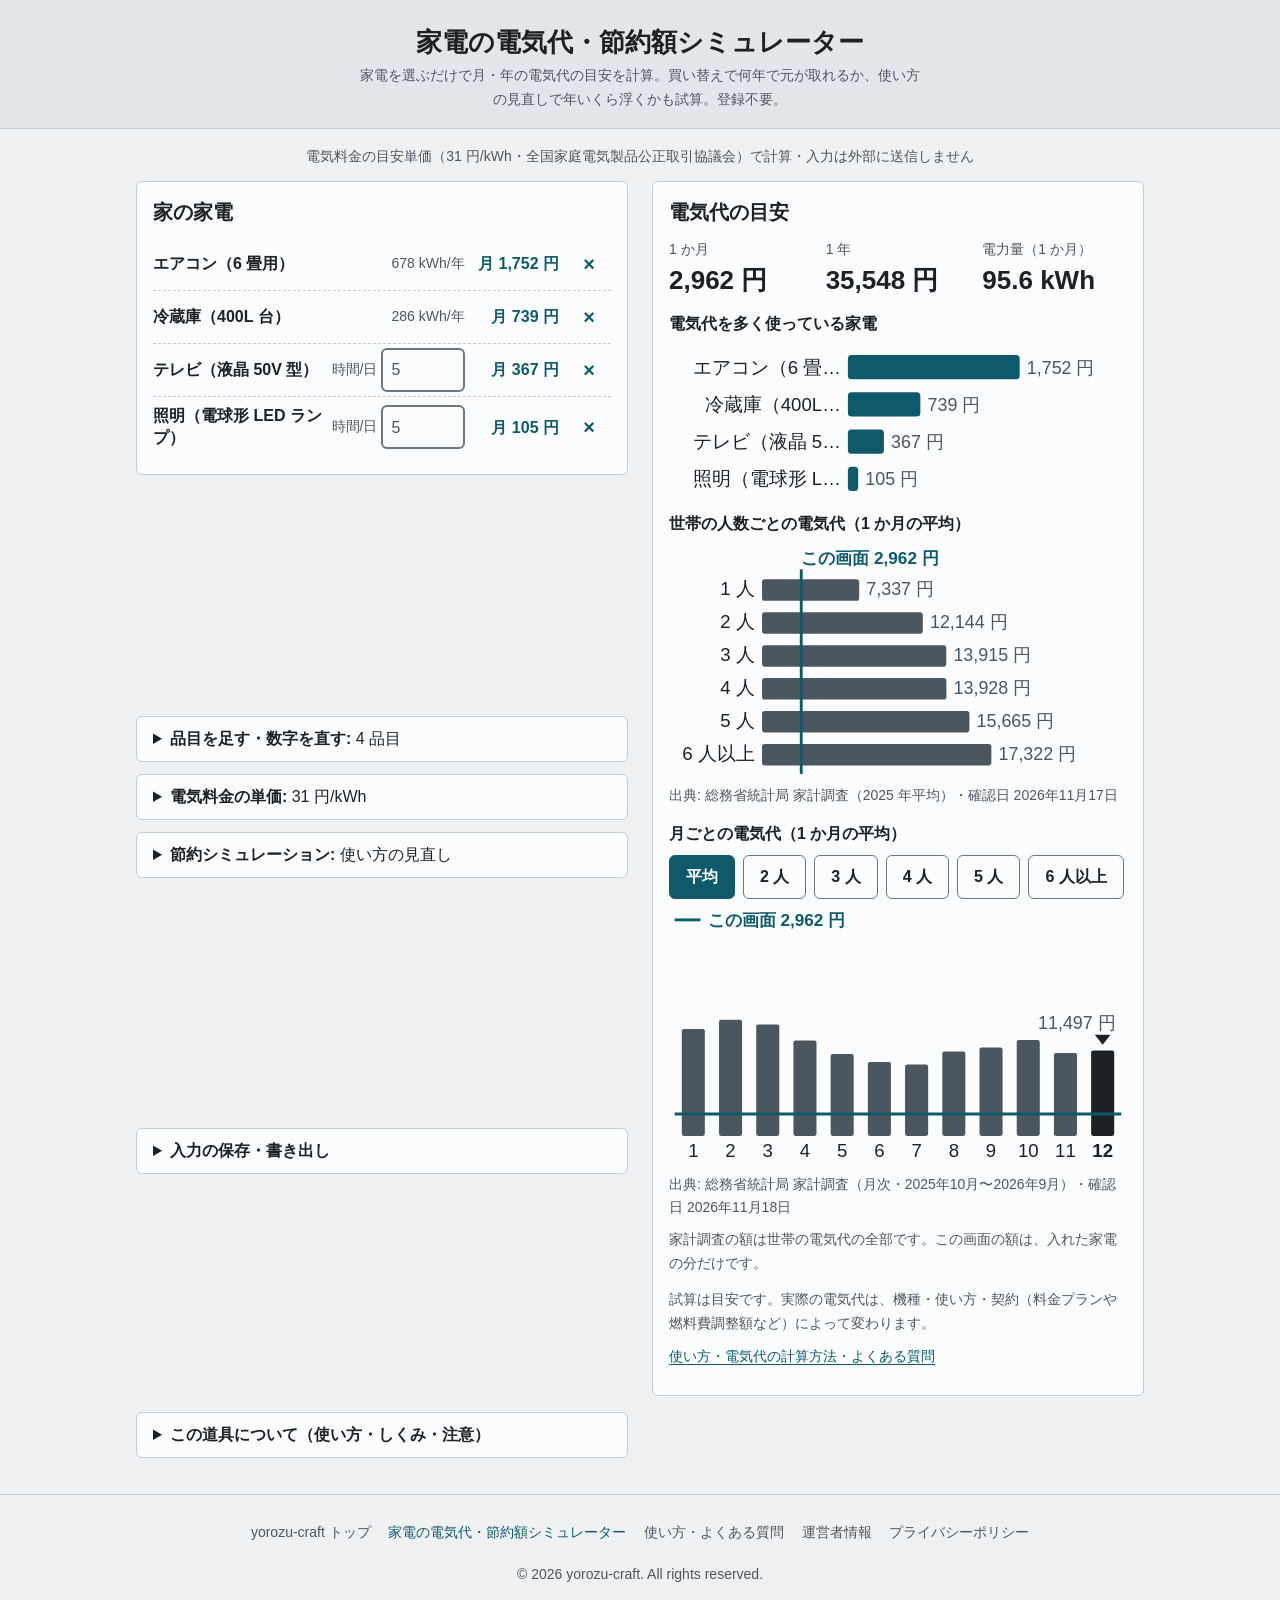
==== commit 659ce3c2: "月ごとの図の下に月次の出典（家計調査 月次・期間は値のファイルの最初と最後の月）、年平均の出典は人数ごとの図の下へ。使い方に「支払った月」の 1 文（Q-412） 家計調査 家計簿の入力のしかた（二人" ====
--- a/index.html
+++ b/index.html
@@ -81,10 +81,12 @@
       <div id="ranking" class="ranking"></div>
       <h3 class="sub">世帯の人数ごとの電気代（1 か月の平均）</h3>
       <div id="household" class="ranking household"></div>
+      <p class="small" id="household-src"></p>
       <h3 class="sub">月ごとの電気代（1 か月の平均）</h3>
       <div class="chips monthly-pick" id="monthly-pick" role="group" aria-label="世帯の人数"></div>
       <div id="monthly" class="ranking household monthly"></div>
-      <p class="small" id="household-note">家計調査の額は世帯の電気代の全部です。この画面の額は、入れた家電の分だけです。<span id="household-src"></span></p>
+      <p class="small" id="monthly-src"></p>
+      <p class="small" id="household-note">家計調査の額は世帯の電気代の全部です。この画面の額は、入れた家電の分だけです。</p>
       <p class="small">試算は目安です。実際の電気代は、機種・使い方・契約（料金プランや燃料費調整額など）によって変わります。<a href="./guide.html">使い方・電気代の計算方法・よくある質問</a></p>
     </section>
 
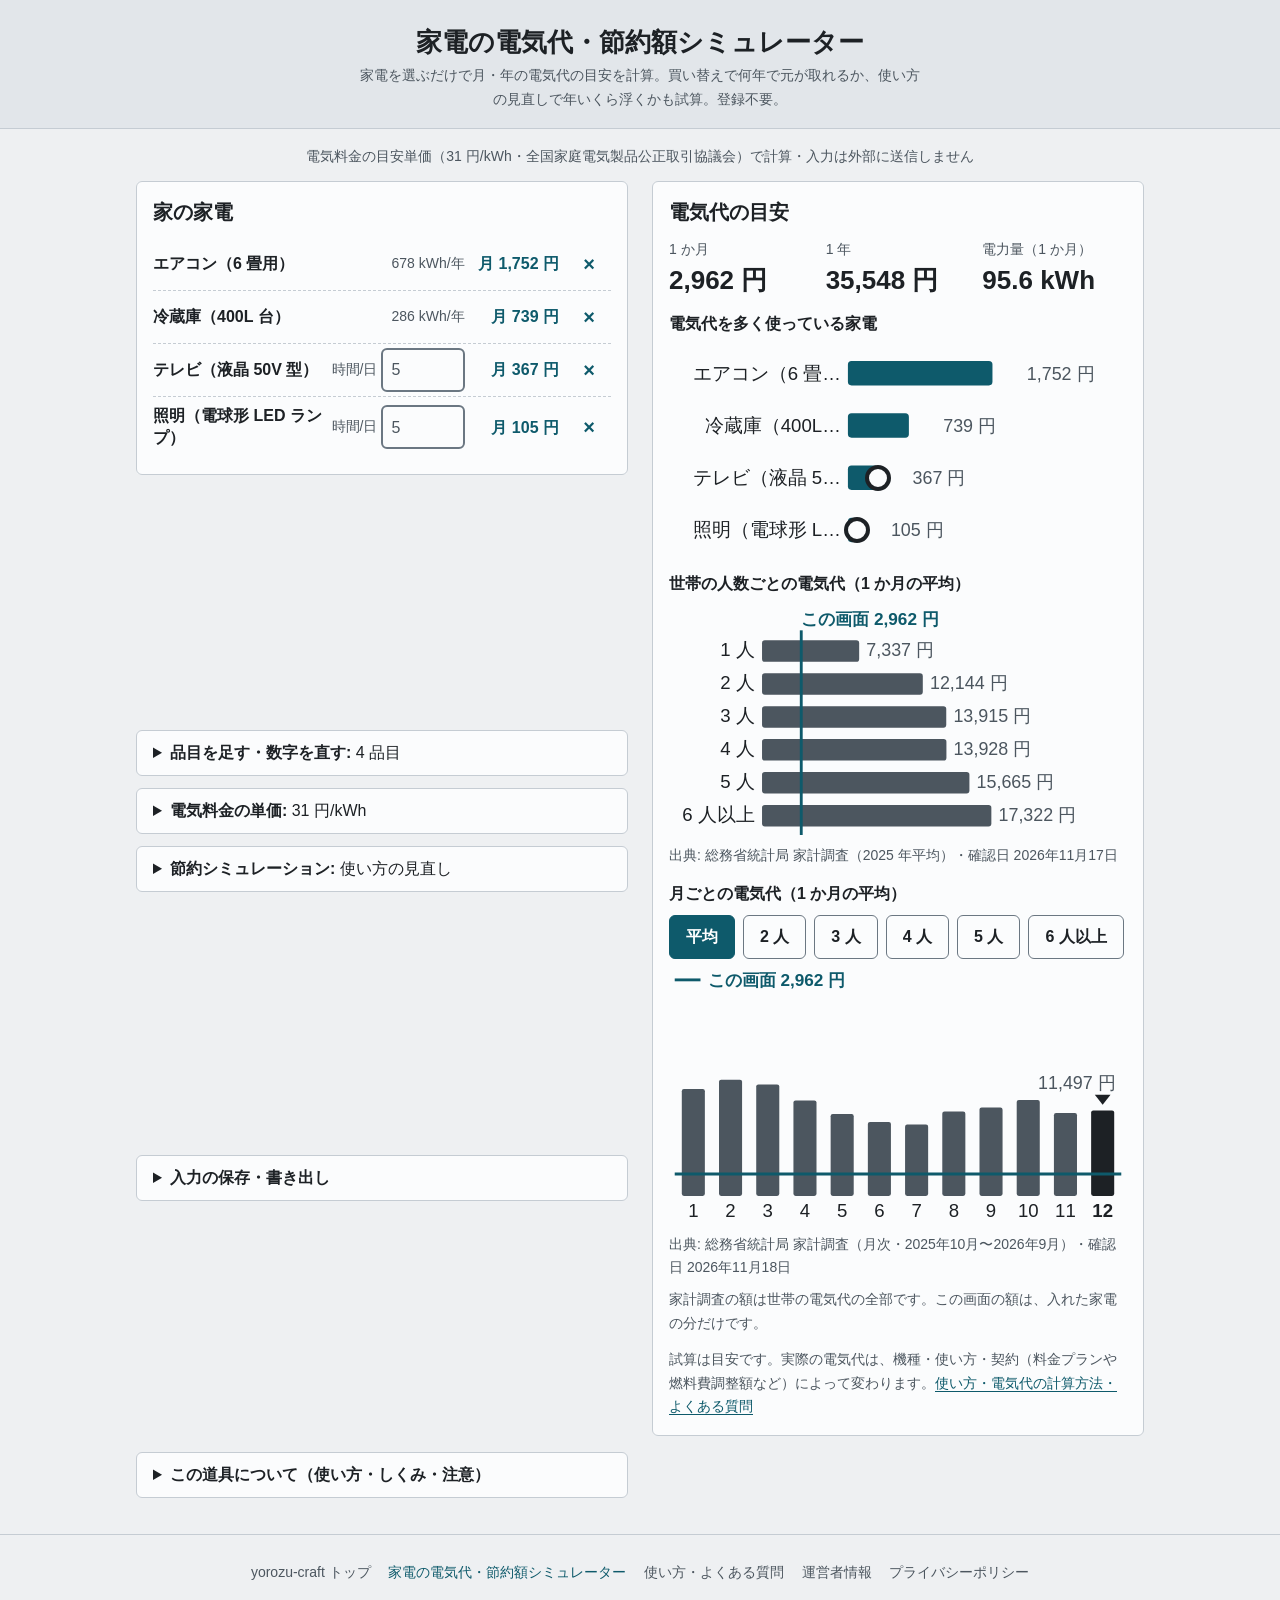
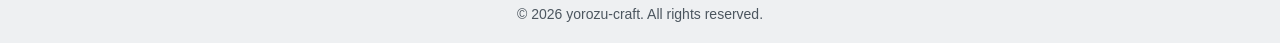
==== commit 10f19980: "Q-600: 買い替えの「元が取れるまで」を 2 本の線の図で見せ、買い替える線の左の端の印で価格を動かす - payback.js（新規）: 図の形だけ（横の端 = 元が取れる年数の 2 倍を切り上" ====
--- a/index.html
+++ b/index.html
@@ -156,6 +156,7 @@
             <div><dt>元が取れるまで</dt><dd class="result-num" id="r-years">—</dd></div>
           </dl>
           <p class="small" id="r-detail"></p>
+          <div class="payback" id="rep-chart" hidden></div>
           <h3 class="sub">買い替えの目安（10 年前の製品との比較）</h3>
           <ul id="rep-hints" class="small-list"></ul>
         </div>
@@ -210,6 +211,7 @@
   <script src="./used.js"></script>
   <script src="./constants.js"></script>
   <script src="./calc.js"></script>
+  <script src="./payback.js"></script>
   <script src="./screen.js"></script>
   <script src="./reset-storage.js"></script>
   <script src="./main.js"></script>
--- a/style.css
+++ b/style.css
@@ -115,7 +115,6 @@
 .faq dt::before { content: 'Q. '; color: var(--accent); }
 .faq dd { color: var(--muted); padding: var(--sp-1) 0 var(--sp-2) 1.2rem; border-bottom: 1px solid var(--border); }
 .small { font-size: var(--fs-s); color: var(--muted); margin-top: var(--sp-2); }
-.small a, .center a, .content p a { display: inline-flex; align-items: center; min-height: var(--tap); }
 .center { text-align: center; }
 
 /* フッター */
@@ -127,7 +126,7 @@
   border-top: 1px solid var(--border);
   margin-top: var(--sp-2);
 }
-.footer-nav ul { list-style: none; display: flex; justify-content: center; flex-wrap: wrap; gap: 0 1.1rem; margin-bottom: var(--sp-2); }
+.footer-nav ul { list-style: none; display: flex; justify-content: center; flex-wrap: wrap; gap: var(--sp-2) 1.1rem; margin-bottom: var(--sp-2); }
 .footer-nav a { display: inline-flex; align-items: center; min-height: var(--tap); color: var(--muted); text-decoration: none; }
 .footer-nav a:hover, .footer-nav a[aria-current="page"] { color: var(--accent); }
 
@@ -143,7 +142,7 @@
 .item-name:hover, .item-name:focus { border-color: var(--input-border); background: var(--card); }
 .item-cost { color: var(--accent); font-weight: 700; white-space: nowrap; }
 .icon-btn { min-width: var(--tap); min-height: var(--tap); border: 0; background: none; color: var(--accent); font-size: var(--fs-l); line-height: 1; padding: 0 var(--sp-2); }
-.item-body { display: flex; flex-wrap: wrap; align-items: flex-end; gap: var(--sp-2) var(--sp-3); margin-top: var(--sp-1); }
+.item-body { display: flex; flex-wrap: wrap; align-items: flex-end; gap: var(--sp-2) var(--sp-3); margin-top: var(--sp-2); }   /* 行の頭（品目の名前・消す ×）と下の欄の間 8px（4px で、開いた時に 1 行 2 組が近すぎた。QUEUE Q-573） */
 .mini { display: flex; flex-direction: column; font-size: var(--fs-s); color: var(--muted); }
 .mini input { padding: var(--sp-1) var(--sp-2); }
 .mini.w3 input { width: 4.4rem; } .mini.w4 input { width: 5.2rem; } .mini.w5 input { width: 6rem; } .mini.w6 input { width: 6.8rem; }
@@ -157,6 +156,27 @@
 .ranking .bar { fill: var(--accent); }
 .ranking .bar-label { fill: var(--text); font-size: 26px; }
 .ranking .bar-value { fill: var(--muted); font-size: 25px; }
+/* ランキングの棒の右の端の印（main.js の renderRanking）。当たりは 44 px の正方形、見える丸はその中 */
+#ranking { position: relative; }
+.rank-mark { position: absolute; width: var(--tap); height: var(--tap); min-height: var(--tap); margin: calc(var(--tap) / -2) 0 0 calc(var(--tap) / -2); padding: 0; border: 0; border-radius: 50%; background: none; cursor: ew-resize; touch-action: none; }
+.rank-mark::before { content: ''; position: absolute; inset: 9px; border-radius: 50%; background: var(--card); border: 4px solid var(--text); }
+@media print { .rank-mark { display: none; } }
+/* 買い替えの「元が取れるまで」の図（main.js の renderPayback）。左の端の印は上下に引く。線は実線（今の製品）と破線（買い替える製品） */
+.payback { position: relative; margin-top: var(--sp-3); }
+.payback svg { width: 100%; height: auto; display: block; }
+.payback .axis { stroke: var(--border); stroke-width: 2; }
+.payback .grid { stroke: var(--border); stroke-width: 1; }
+.payback .tick { fill: var(--muted); font-size: 24px; }
+.payback .line-old { fill: none; stroke: var(--text); stroke-width: 4; }
+.payback .line-new { fill: none; stroke: var(--accent); stroke-width: 4; stroke-dasharray: 14 9; }
+.payback .key { fill: var(--text); font-size: 24px; }
+.payback .cross { stroke: var(--muted); stroke-width: 2; stroke-dasharray: 5 7; }
+.payback .cross-label { fill: var(--text); font-size: 25px; font-weight: 700; }
+.payback .price-label { fill: var(--accent); font-size: 25px; font-weight: 700; }
+.payback .cross-label, .payback .price-label { paint-order: stroke; stroke: var(--card); stroke-width: 8px; stroke-linejoin: round; }   /* 線の上でも字が読めるように縁を付ける */
+.pay-mark { position: absolute; left: 0; width: var(--tap); height: var(--tap); min-height: var(--tap); margin: calc(var(--tap) / -2) 0 0 calc(var(--tap) / -2); padding: 0; border: 0; border-radius: 50%; background: none; cursor: ns-resize; touch-action: none; }
+.pay-mark::before { content: ''; position: absolute; inset: 9px; border-radius: 50%; background: var(--card); border: 4px solid var(--accent); }
+@media print { .pay-mark { display: none; } }
 .household .bar { fill: var(--muted); }
 .household .you-line { stroke: var(--accent); stroke-width: 4; }
 .household .you-label { fill: var(--accent); font-size: 24px; font-weight: 700; }
@@ -167,7 +187,7 @@
 .monthly-pick button { min-width: var(--tap); }
 .monthly-pick button[aria-pressed="true"] { background: var(--accent); border-color: var(--accent); color: var(--on-accent); }
 
-.tabs { display: flex; gap: var(--sp-1); border-bottom: 1px solid var(--border); margin-bottom: var(--sp-3); }
+.tabs { display: flex; gap: var(--sp-2); border-bottom: 1px solid var(--border); margin-bottom: var(--sp-3); }
 .tabs button { border: 0; border-bottom: 3px solid transparent; border-radius: 0; background: none; color: var(--muted); padding: 0 var(--sp-3); }
 .tabs button[aria-selected="true"] { color: var(--accent); border-bottom-color: var(--accent); }
 .tips { padding-left: 1.3rem; }
@@ -249,5 +269,7 @@
   main details > summary::before { content: none; }
 }
 
-/* 1 行に 1 つのリンク（使い方への行・案内のカード・出典の一覧）も押せる高さに（DESIGN の 44px。K192 段 3 の 4 の検収） */
-:where(html:not([data-skin="base"])) :where(p, li) > a:only-child { display: inline-flex; align-items: center; min-height: var(--tap); }
+/* 1 行に 1 つのリンク（説明の無い出典・フッター）も押せる高さに（DESIGN の 44px。K192 段 3 の 4 の検収）。
+   箱を名指しする。裸の :where(p, li) は、親が字を持つ文中のリンクにも当たる（yorozu-plans QUEUE Q-518）。
+   案内のカード（p.card）は共通の枠の土台の層が持つので並べない。文中のリンクは inline のまま（Q-540） */
+:where(html:not([data-skin="base"])) :where(.link-row, .footer-nav li) > a:only-child { display: inline-flex; align-items: center; min-height: var(--tap); }
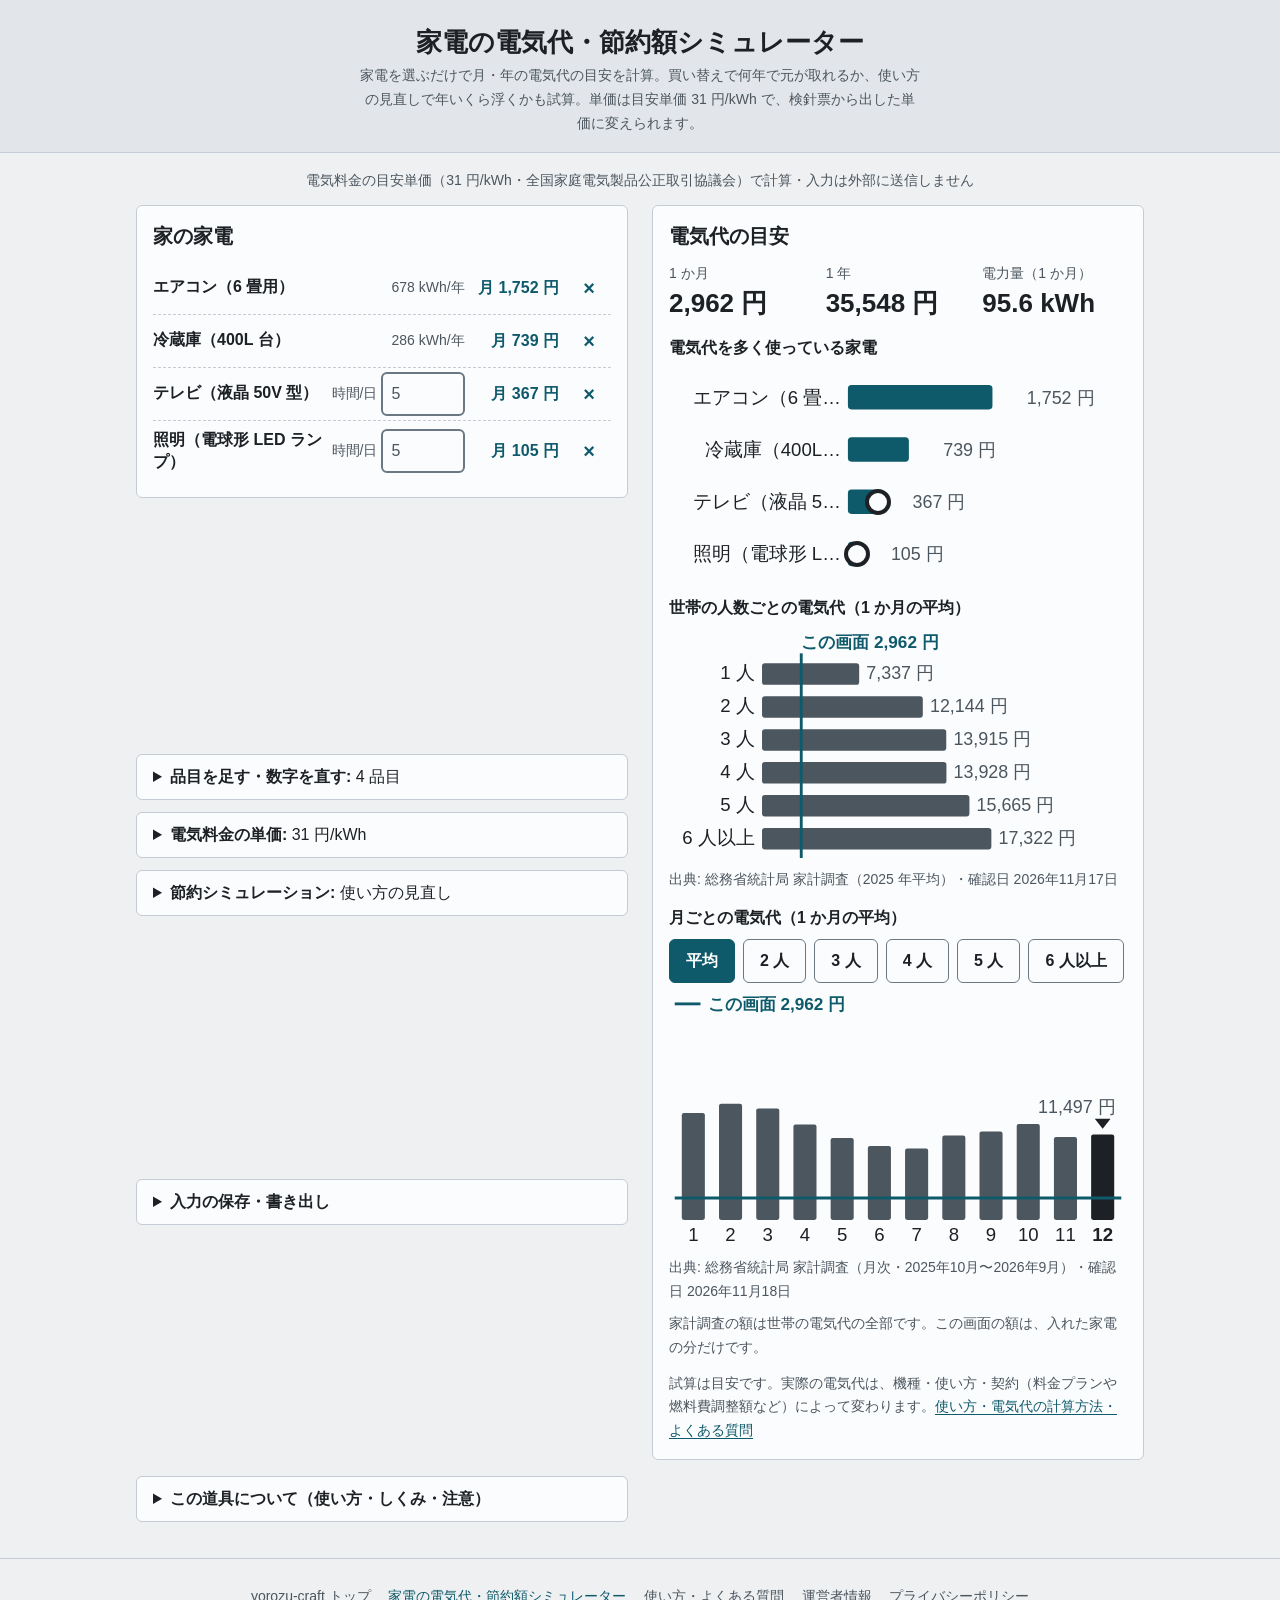
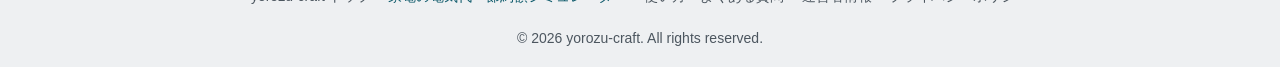
==== commit dded6095: "Q-1115 description が 70 字未満でクリック 0 のページを 70〜120 字に（index.html ）。足した字は本文に今在る事だけ。同じ字の og:description・t" ====
--- a/index.html
+++ b/index.html
@@ -4,12 +4,12 @@
   <meta charset="UTF-8">
   <meta name="viewport" content="width=device-width, initial-scale=1.0">
   <title>家電の電気代・節約額シミュレーター｜yorozu-craft</title>
-  <meta name="description" content="家電を選ぶだけで月・年の電気代の目安を計算。買い替えで何年で元が取れるか、使い方の見直しで年いくら浮くかも試算。登録不要。">
+  <meta name="description" content="家電を選ぶだけで月・年の電気代の目安を計算。買い替えで何年で元が取れるか、使い方の見直しで年いくら浮くかも試算。単価は目安単価 31 円/kWh で、検針票から出した単価に変えられます。">
   <meta name="robots" content="index, follow">
   <link rel="canonical" href="https://yorozu-craft.com/denki-dai/">
 
   <meta property="og:title" content="家電の電気代・節約額シミュレーター｜yorozu-craft">
-  <meta property="og:description" content="家電を選ぶだけで月・年の電気代の目安を計算。買い替えで何年で元が取れるか、使い方の見直しで年いくら浮くかも試算。登録不要。">
+  <meta property="og:description" content="家電を選ぶだけで月・年の電気代の目安を計算。買い替えで何年で元が取れるか、使い方の見直しで年いくら浮くかも試算。単価は目安単価 31 円/kWh で、検針票から出した単価に変えられます。">
   <meta property="og:type" content="website">
   <meta property="og:url" content="https://yorozu-craft.com/denki-dai/">
   <meta property="og:site_name" content="yorozu-craft">
@@ -26,7 +26,7 @@
     "@context": "https://schema.org",
     "@type": "WebApplication",
     "name": "家電の電気代・節約額シミュレーター",
-    "description": "家電を選ぶだけで月・年の電気代の目安を計算。買い替えで何年で元が取れるか、使い方の見直しで年いくら浮くかも試算。登録不要。",
+    "description": "家電を選ぶだけで月・年の電気代の目安を計算。買い替えで何年で元が取れるか、使い方の見直しで年いくら浮くかも試算。単価は目安単価 31 円/kWh で、検針票から出した単価に変えられます。",
     "url": "https://yorozu-craft.com/denki-dai/",
     "applicationCategory": "UtilitiesApplication",
     "operatingSystem": "All",
@@ -54,7 +54,7 @@
 
   <header class="app-header">
     <h1>家電の電気代・節約額シミュレーター</h1>
-    <p class="subtitle">家電を選ぶだけで月・年の電気代の目安を計算。買い替えで何年で元が取れるか、使い方の見直しで年いくら浮くかも試算。登録不要。</p>
+    <p class="subtitle">家電を選ぶだけで月・年の電気代の目安を計算。買い替えで何年で元が取れるか、使い方の見直しで年いくら浮くかも試算。単価は目安単価 31 円/kWh で、検針票から出した単価に変えられます。</p>
   </header>
 
   <main class="app-main">
--- a/style.css
+++ b/style.css
@@ -23,7 +23,7 @@
 :where(input:not([type="checkbox"]):not([type="radio"]):not([type="range"]), select, textarea) { font-size: max(1rem, 16px); }
 :where(button, summary, [role="button"]) { min-height: var(--tap); }
 /* 1 つだけで置くリンク（nav の並び、使い方から道具へ戻るカード、言語の切り替え、パンくず）も押せる高さに。文中のリンクは対象外（WCAG 2.5.8。K192 の全巡回） */
-:where(nav li > a, p.card > a:only-child, .lang-switch a, .crumb a) { display: inline-flex; align-items: center; min-height: var(--tap); }
+:where(nav li > a, p.card > a:only-child, .lang-switch a, .crumb a) { display: inline-flex; align-items: center; justify-content: center; min-height: var(--tap); min-width: var(--tap); }
 [aria-invalid="true"] { border-color: var(--error, #ce0000) !important; }
 .field-error { color: var(--error, #ce0000); font-weight: 700; margin-top: var(--sp-1); }
 .visually-hidden {
@@ -62,18 +62,21 @@
 /* 部品: 入力の箱 */
 :where(html:not([data-skin="base"])) :where(input:not([type="checkbox"]):not([type="radio"]):not([type="range"]), select, textarea) { border: var(--line-input) solid var(--input-border); border-radius: var(--radius); background: var(--card); min-height: var(--tap); padding: var(--sp-1) var(--sp-3); }
 :where(html:not([data-skin="base"])) :where(input, select, textarea):focus { border-color: var(--text); }
-/* 部品: ボタン（主は塗り、副は線） */
-:where(html:not([data-skin="base"])) :where(button, .btn) { border: 1px solid var(--input-border); border-radius: var(--radius); background: var(--card); color: var(--text); font-weight: 700; padding: 0 var(--sp-4); cursor: pointer; }
+/* 部品: ボタン（主は塗り、副は線）。線と角丸は .btn を持たない .btn-primary（<a class="btn-primary">）にも当てる（yorozu-plans D695・Q-905） */
+:where(html:not([data-skin="base"])) :where(button, .btn, .btn-primary) { border: 1px solid var(--input-border); border-radius: var(--radius); }
+:where(html:not([data-skin="base"])) :where(button, .btn) { background: var(--card); color: var(--text); font-weight: 700; padding: 0 var(--sp-4); cursor: pointer; }
 :where(html:not([data-skin="base"])) :where(button[type="submit"], .btn-primary) { background: var(--accent); border-color: var(--accent); color: var(--on-accent); }
 /* <a> のボタンは a { color } に負けないよう、詳細度を 1 段だけ上げる（D416。主は副の後に書いて勝たせる） */
 :where(html:not([data-skin="base"])) a.btn { color: var(--text); }
 :where(html:not([data-skin="base"])) a.btn-primary { color: var(--on-accent); }
 /* 部品: チップ・面・折りたたみ（開閉の印 ▶ を残すため list-item のまま、高さは上下の余白と土台の min-height で）・結果の数字・注意の帯・固定バー */
-:where(html:not([data-skin="base"])) :where(.chip) { display: inline-flex; align-items: center; min-height: var(--tap); padding: 0 var(--sp-3); border: 1px solid var(--input-border); border-radius: var(--radius); color: var(--text); text-decoration: none; font-weight: 700; }
+:where(html:not([data-skin="base"])) :where(.chip) { display: inline-flex; align-items: center; min-height: var(--tap); min-width: var(--tap); padding: 0 var(--sp-3); border: 1px solid var(--input-border); border-radius: var(--radius); color: var(--text); text-decoration: none; font-weight: 700; }
 :where(html:not([data-skin="base"])) :where(.card) { background: var(--card); border: 1px solid var(--border); border-radius: var(--radius); padding: var(--sp-4); }
 :where(html:not([data-skin="base"])) :where(details) > summary { padding-block: var(--sp-2); cursor: pointer; font-weight: 700; }
 :where(html:not([data-skin="base"])) :where(.result-num, .money, output) { font-size: var(--fs-xl); font-weight: 800; }
 :where(html:not([data-skin="base"])) :where(.notice, [data-keep]) { border-left: 4px solid var(--text); background: var(--bg-2); padding: var(--sp-2) var(--sp-3); }
+/* 部品: ページの脚（body の直下の footer）の字は 14px（--fs-s。yorozu-plans D695） */
+:where(html:not([data-skin="base"])) :where(body > footer) { font-size: var(--fs-s); }
 :where(html:not([data-skin="base"])) :where(.fixed-bar) { position: sticky; bottom: 0; background: var(--card); border-top: 1px solid var(--border); padding: var(--sp-2) var(--sp-4); }
 /* yorozu-common:end */
 
